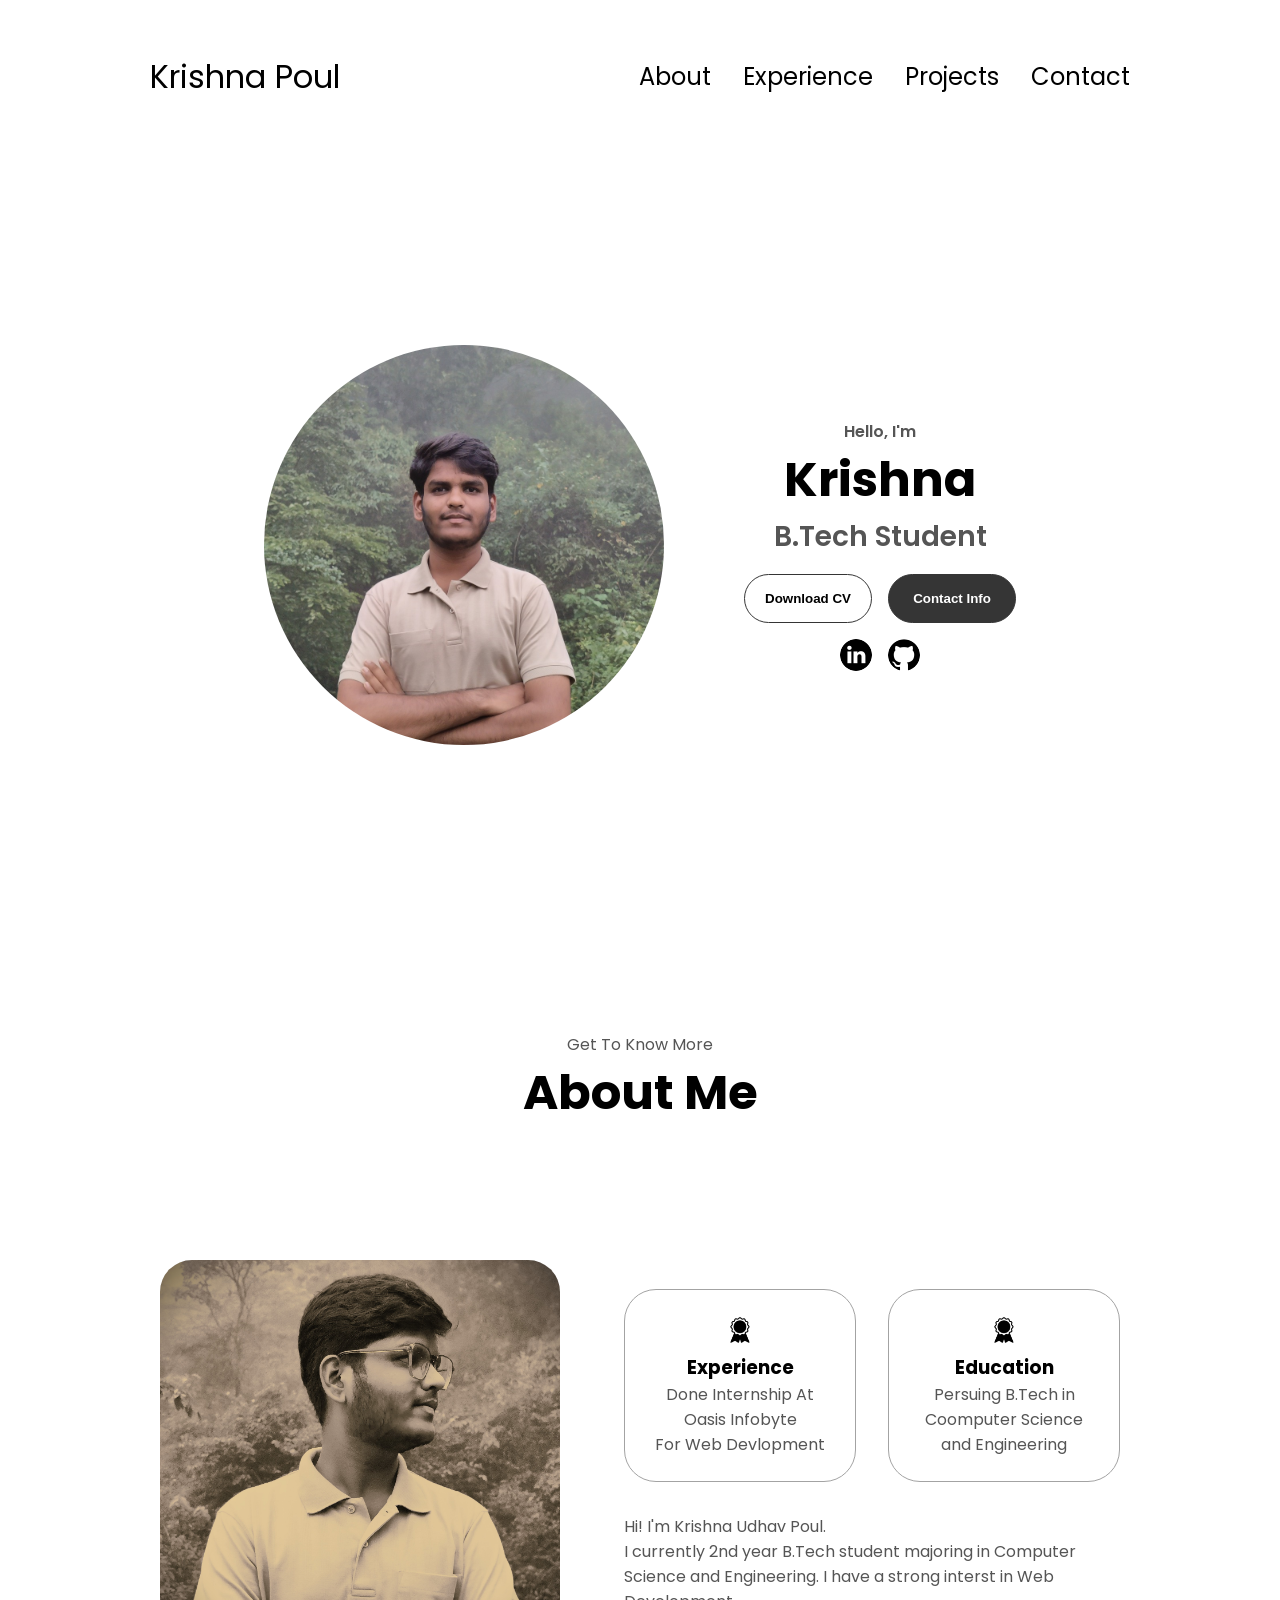
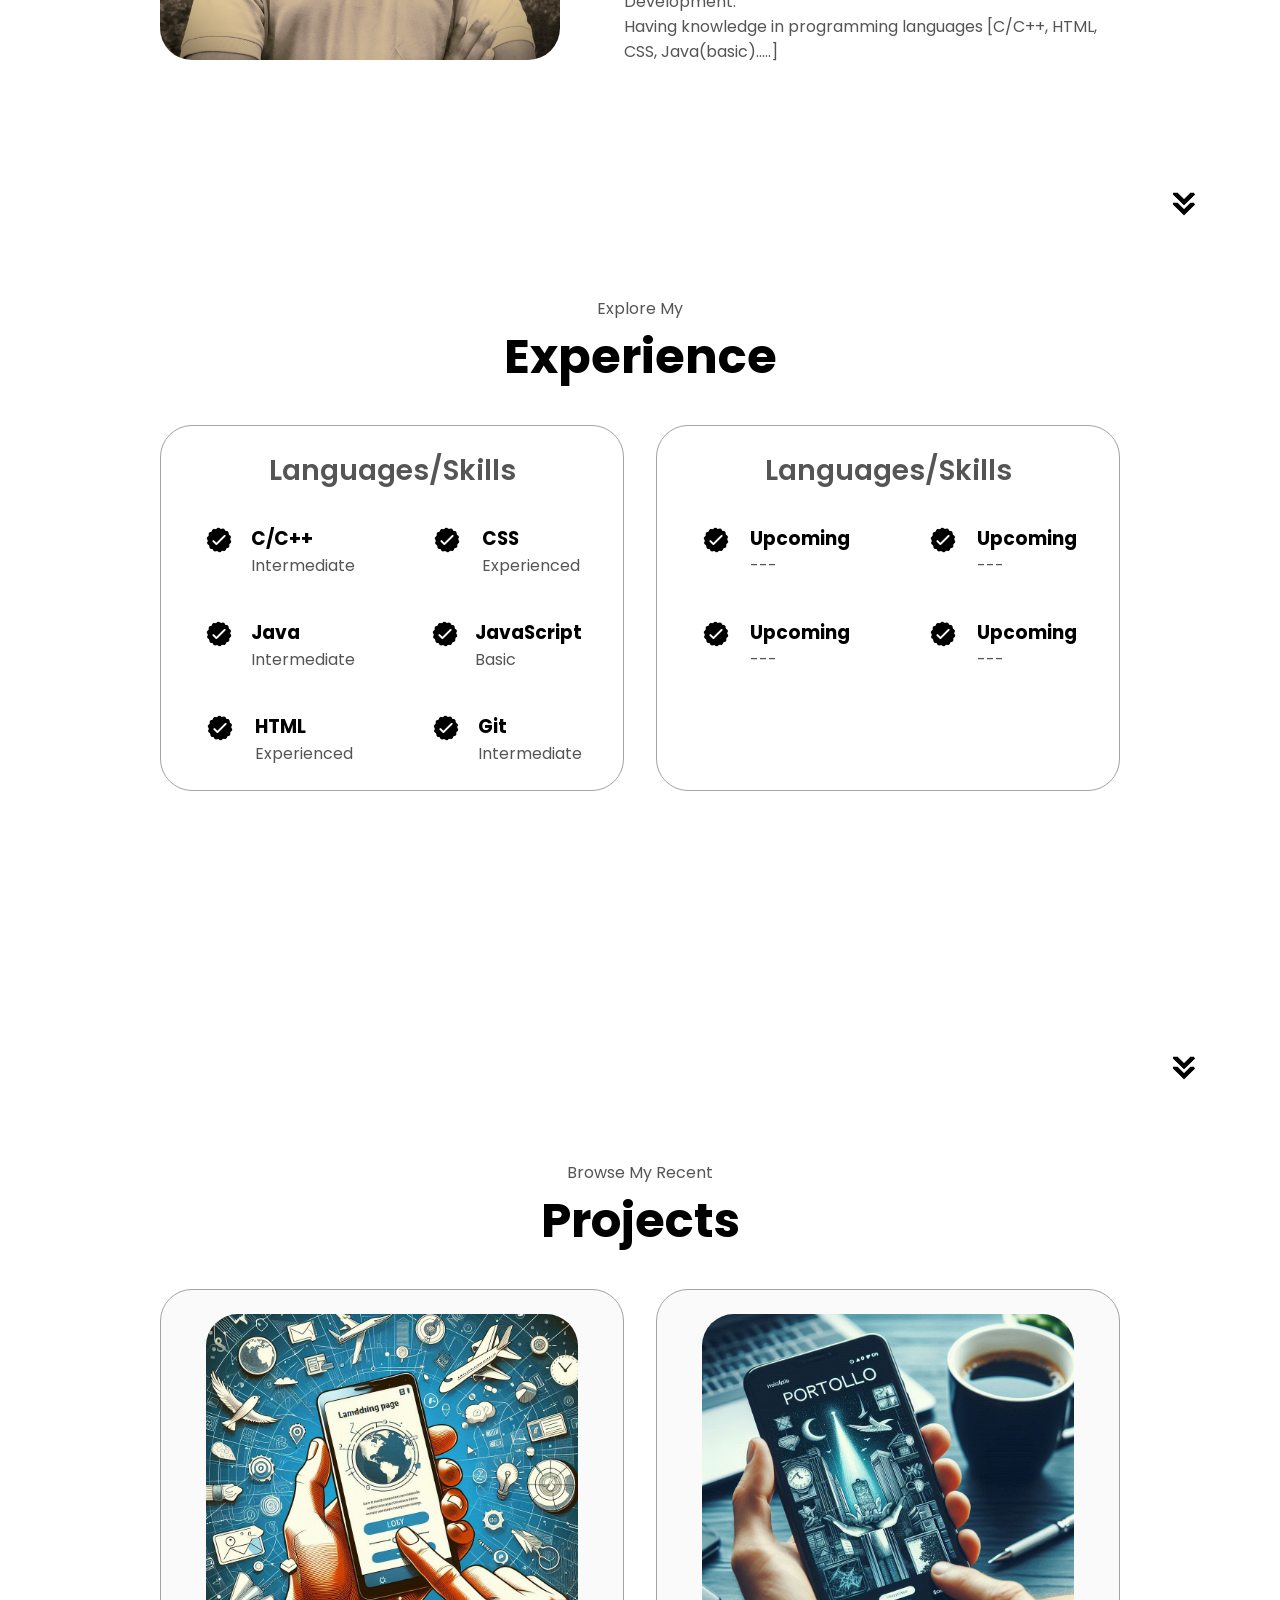
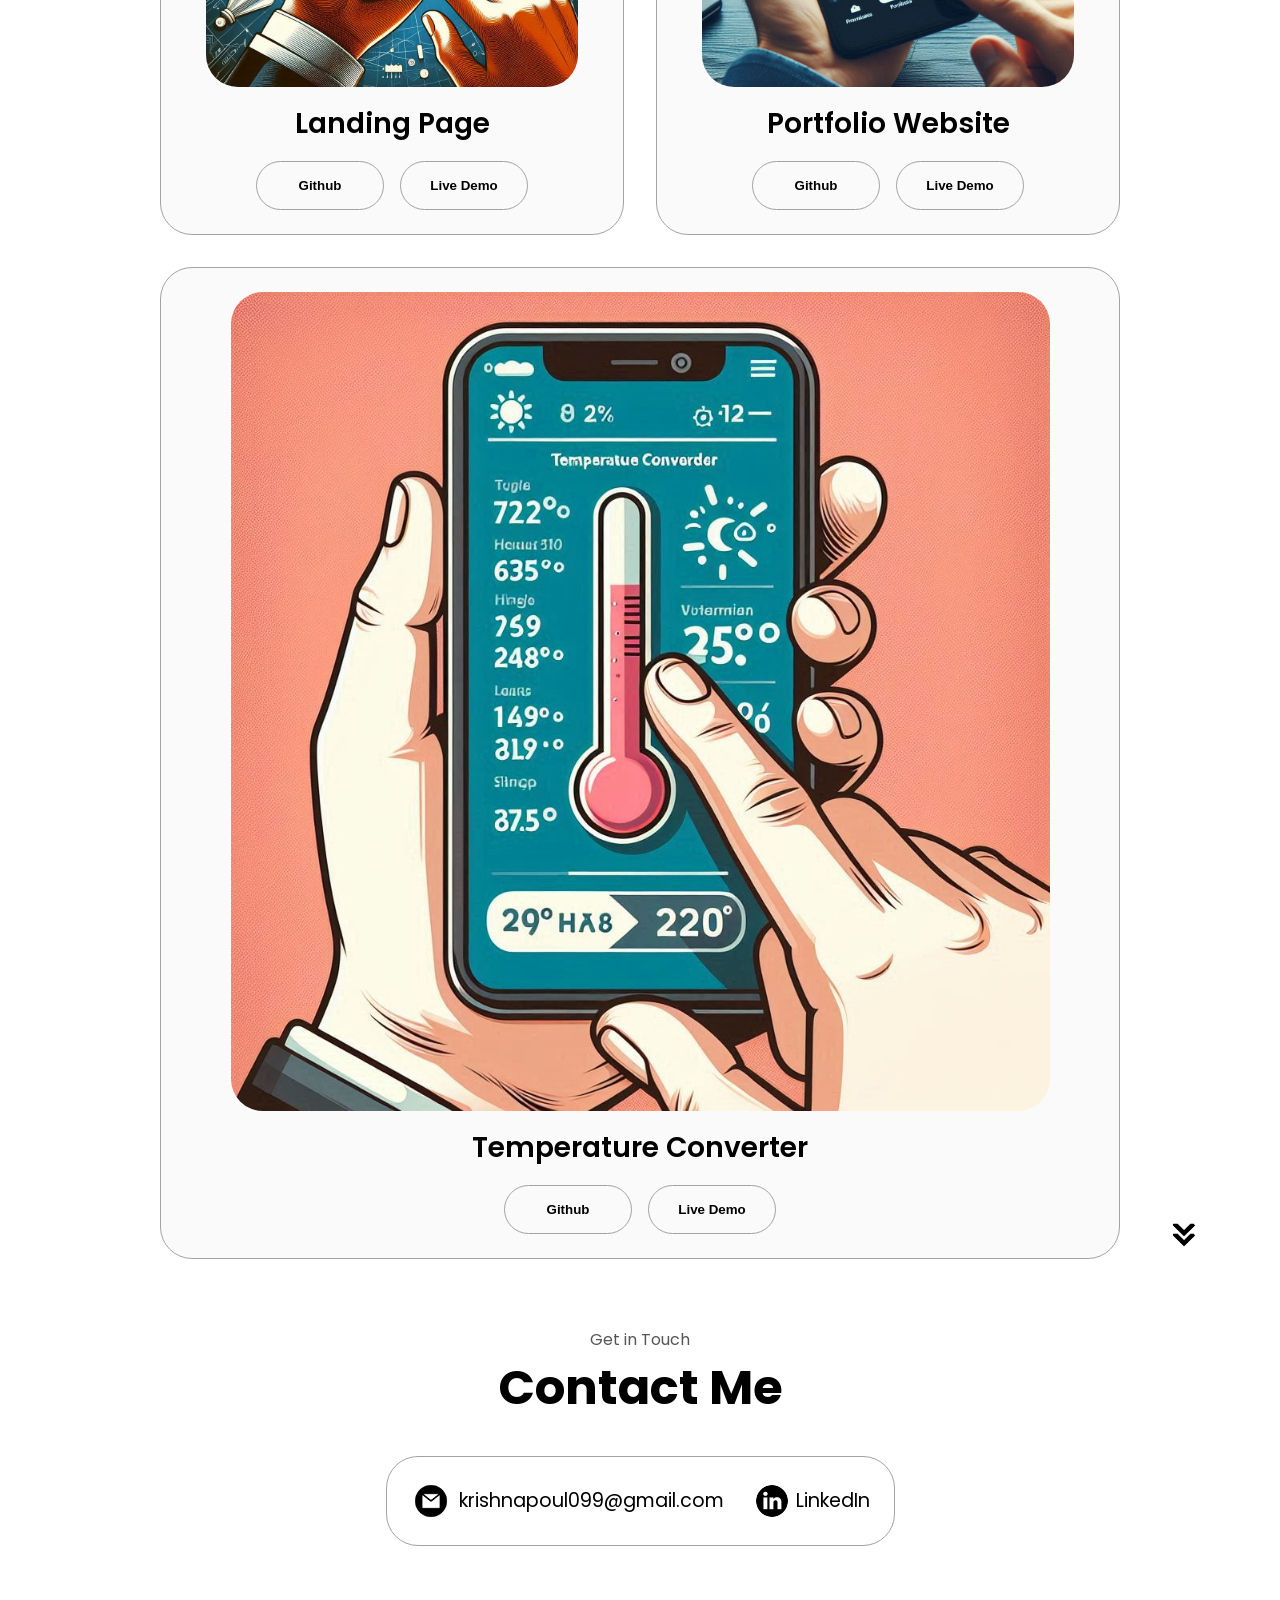
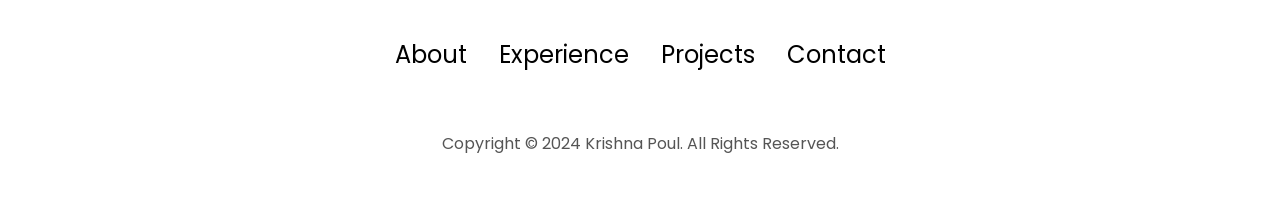
==== index.html @ 4e82b75f "changes" ====
<!DOCTYPE html>
<html lang="en">
  <head>
    <meta charset="UTF-8" />
    <meta http-equiv="X-UA-Compatible" content="IE=edge" />
    <meta name="viewport" content="width=device-width, initial-scale=1.0" />
    <title>My Portfolio</title>
    <link rel="stylesheet" href="style.css" />
    <link rel="stylesheet" href="mediaqueries.css" />
  </head>
  <body>
    <nav id="desktop-nav">
      <div class="logo">Krishna Poul</div>
      <div>
        <ul class="nav-links">
          <li><a href="#about">About</a></li>
          <li><a href="#experience">Experience</a></li>
          <li><a href="#projects">Projects</a></li>
          <li><a href="#contact">Contact</a></li>
        </ul>
      </div>
    </nav>
    <nav id="hamburger-nav">
      <div class="logo">Krishna Poul</div>
      <div class="hamburger-menu">
        <div class="hamburger-icon" onclick="toggleMenu()">
          <span></span>
          <span></span>
          <span></span>
        </div>
        <div class="menu-links">
          <li><a href="#about" onclick="toggleMenu()">About</a></li>
          <li><a href="#experience" onclick="toggleMenu()">Experience</a></li>
          <li><a href="#projects" onclick="toggleMenu()">Projects</a></li>
          <li><a href="#contact" onclick="toggleMenu()">Contact</a></li>
        </div>
      </div>
    </nav>
    <section id="profile">
      <div class="section__pic-container">
        <img src="assets/profilepic.jpg" alt="Krishan Poul profile picture" />
      </div>
      <div class="section__text">
        <p class="section__text__p1">Hello, I'm</p>
        <h1 class="title">Krishna</h1>
        <p class="section__text__p2">B.Tech Student</p>
        <div class="btn-container">
          <button
            class="btn btn-color-2"
            onclick="window.open('assets/krishna_Resume.pdf')"
          >
            Download CV
          </button>
          <button class="btn btn-color-1" onclick="location.href='#contact'">
            Contact Info
          </button>
        </div>
        <div id="socials-container">
          <img
            src="assets/linkedin.png"
            alt="My LinkedIn profile"
            class="icon"
            onclick="location.href='https:www.linkedin.com/in/krishna-poul-56278a28b'"
          />
          <img
            src="assets/github.png"
            alt="My Github profile"
            class="icon"
            onclick="location.href='https://github.com/Pacific079'"
          />
        </div>
      </div>
    </section>
    <section id="about">
      <p class="section__text__p1">Get To Know More</p>
      <h1 class="title">About Me</h1>
      <div class="section-container">
        <div class="section__pic-container">
          <img
            src="assets/edited img 4.jpg"
            alt="Profile picture"
            class="about-pic"
          />
        </div>
        <div class="about-details-container">
          <div class="about-containers">
            <div class="details-container">
              <img
                src="assets/experience.png"
                alt="Experience icon"
                class="icon"
              />
              <h3>Experience</h3>
              <p>Done Internship At <br> Oasis Infobyte <br>For Web Devlopment </p>
            </div>
            <div class="details-container">
              <img
                src="assets/experience.png"
                alt="Education icon"
                class="icon"
              />
              <h3>Education</h3>
              <p>Persuing B.Tech in <br>Coomputer Science and Engineering</p>
            </div>
          </div>
          <div class="text-container">
            <p>
              Hi! I'm Krishna Udhav Poul. <br> I currently 2nd year B.Tech student majoring in Computer Science and Engineering.
              I have a strong interst in Web Development. <br>Having knowledge in programming languages [C/C++, HTML, CSS, Java(basic).....]   
              <br>
            </p>
          </div>
        </div>
      </div>
      <img
        src="assets/arrow.png"
        alt="Arrow icon"
        class="icon arrow"
        onclick="location.href='#experience'"
      />
    </section>
    <section id="experience">
      <p class="section__text__p1">Explore My</p>
      <h1 class="title">Experience</h1>
      <div class="experience-details-container">
        <div class="about-containers">
          <div class="details-container">
            <h2 class="experience-sub-title">Languages/Skills</h2>
            <div class="article-container">
              <article>
                <img
                  src="assets/checkmark.png"
                  alt="Experience icon"
                  class="icon"
                />
                <div>
                  <h3>C/C++</h3>
                  <p>Intermediate</p>
                </div>
              </article>
              <article>
                <img
                  src="assets/checkmark.png"
                  alt="Experience icon"
                  class="icon"
                />
                <div>
                  <h3>CSS</h3>
                  <p>Experienced</p>
                </div>
              </article>
              <article>
                <img
                  src="assets/checkmark.png"
                  alt="Experience icon"
                  class="icon"
                />
                <div>
                  <h3>Java</h3>
                  <p>Intermediate</p>
                </div>
              </article>
              <article>
                <img
                  src="assets/checkmark.png"
                  alt="Experience icon"
                  class="icon"
                />
                <div>
                  <h3>JavaScript</h3>
                  <p>Basic</p>
                </div>
              </article>
              <article>
                <img
                  src="assets/checkmark.png"
                  alt="Experience icon"
                  class="icon"
                />
                <div>
                  <h3>HTML</h3>
                  <p>Experienced</p>
                </div>
              </article>
              <article>
                <img
                  src="assets/checkmark.png"
                  alt="Experience icon"
                  class="icon"
                />
                <div>
                  <h3>Git</h3>
                  <p>Intermediate</p>
                </div>
              </article>
            </div>
          </div>
          <div class="details-container">
            <h2 class="experience-sub-title">Languages/Skills</h2>
            <div class="article-container">
              <article>
                <img
                  src="assets/checkmark.png"
                  alt="Experience icon"
                  class="icon"
                />
                <div>
                  <h3>Upcoming</h3>
                  <p>---</p>
                </div>
              </article>
              <article>
                <img
                  src="assets/checkmark.png"
                  alt="Experience icon"
                  class="icon"
                />
                <div>
                  <h3>Upcoming</h3>
                  <p>---</p>
                </div>
              </article>
              <article>
                <img
                  src="assets/checkmark.png"
                  alt="Experience icon"
                  class="icon"
                />
                <div>
                  <h3>Upcoming</h3>
                  <p>---</p>
                </div>
              </article>
              <article>
                <img
                  src="assets/checkmark.png"
                  alt="Experience icon"
                  class="icon"
                />
                <div>
                  <h3>Upcoming</h3>
                  <p>---</p>
                </div>
              </article>
            </div>
          </div>
        </div>
      </div>
      <img
        src="assets/arrow.png"
        alt="Arrow icon"
        class="icon arrow"
        onclick="location.href='#projects'"
      />
    </section>
    <section id="projects">
      <p class="section__text__p1">Browse My Recent</p>
      <h1 class="title">Projects</h1>
      <div class="experience-details-container">
        <div class="about-containers">
          <div class="details-container color-container">
            <div class="article-container">
              <img
                src="assets/Designer.jpeg"
                alt="Project 1"
                class="project-img"
              />
            </div>
            <h2 class="experience-sub-title project-title">Landing Page</h2>
            <div class="btn-container">
              <button
                class="btn btn-color-2 project-btn"
                onclick="location.href='https://github.com/Pacific079/oasis-task-1.git'"
              >
                Github
              </button>
              <button
                class="btn btn-color-2 project-btn"
                onclick="location.href='https://github.com/Pacific079'"
              >
                Live Demo
              </button>
            </div>
          </div>
          <div class="details-container color-container">
            <div class="article-container">
              <img
                src="assets/Designer (1).jpeg"
                alt="Project 2"
                class="project-img"
              />
            </div>
            <h2 class="experience-sub-title project-title">Portfolio Website</h2>
            <div class="btn-container">
              <button
                class="btn btn-color-2 project-btn"
                onclick="location.href='https://github.com/Pacific079/oasis-task-2.git'"
              >
                Github
              </button>
              <button
                class="btn btn-color-2 project-btn"
                onclick="location.href='https://github.com/Pacific079'"
              >
                Live Demo
              </button>
            </div>
          </div>
          <div class="details-container color-container">
            <div class="article-container">
              <img
                src="assets/Designer (2).jpeg"
                alt="Project 3"
                class="project-img"
              />
            </div>
            <h2 class="experience-sub-title project-title">Temperature Converter</h2>
            <div class="btn-container">
              <button
                class="btn btn-color-2 project-btn"
                onclick="location.href='https://github.com/Pacific079/oasis-task-3.git'"
              >
                Github
              </button>
              <button
                class="btn btn-color-2 project-btn"
                onclick="location.href='https://github.com/Pacific079'"
              >
                Live Demo
              </button>
            </div>
          </div>
        </div>
      </div>
      <img
        src="assets/arrow.png"
        alt="Arrow icon"
        class="icon arrow"
        onclick="location.href='#contact'"
      />
    </section>
    <section id="contact">
      <p class="section__text__p1">Get in Touch</p>
      <h1 class="title">Contact Me</h1>
      <div class="contact-info-upper-container">
        <div class="contact-info-container">
          <img
            src="assets/email.png"
            alt="Email icon"
            class="icon contact-icon email-icon"
          />
          <p><a href="mailto:krishnapoul099@gmail.com">krishnapoul099@gmail.com</a></p>
        </div>
        <div class="contact-info-container">
          <img
            src="assets/linkedin.png"
            alt="LinkedIn icon"
            class="icon contact-icon"
          />
          <p><a href="https://www.linkedin.com/in/krishna-poul-56278a28b">LinkedIn</a></p>
        </div>
      </div>
    </section>
    <footer>
      <nav>
        <div class="nav-links-container">
          <ul class="nav-links">
            <li><a href="#about">About</a></li>
            <li><a href="#experience">Experience</a></li>
            <li><a href="#projects">Projects</a></li>
            <li><a href="#contact">Contact</a></li>
          </ul>
        </div>
      </nav>
      <p>Copyright &#169; 2024 Krishna Poul. All Rights Reserved.</p>
    </footer>
    <script src="script.js"></script>
  </body>
</html>
---- style.css ----
/* GENERAL */

@import url("https://fonts.googleapis.com/css2?family=Poppins:wght@300;400;500;600&display=swap");

* {
  margin: 0;
  padding: 0;
  border-radius: 50%;
}

body {
  font-family: "Poppins", sans-serif;
}

html {
  scroll-behavior: smooth;
}

p {
  color: rgb(85, 85, 85);
}

/* TRANSITION */

a,
.btn {
  transition: all 300ms ease;
}

/* DESKTOP NAV */

nav,
.nav-links {
  display: flex;
}

nav {
  justify-content: space-around;
  align-items: center;
  height: 17vh;
}

.nav-links {
  gap: 2rem;
  list-style: none;
  font-size: 1.5rem;
}

a {
  color: black;
  text-decoration: none;
  text-decoration-color: white;
}

a:hover {
  color: grey;
  text-decoration: underline;
  text-underline-offset: 1rem;
  text-decoration-color: rgb(181, 181, 181);
}

.logo {
  font-size: 2rem;
}

.logo:hover {
  cursor: default;
}

/* HAMBURGER MENU */

#hamburger-nav {
  display: none;
}

.hamburger-menu {
  position: relative;
  display: inline-block;
}

.hamburger-icon {
  display: flex;
  flex-direction: column;
  justify-content: space-between;
  height: 24px;
  width: 30px;
  cursor: pointer;
}

.hamburger-icon span {
  width: 100%;
  height: 2px;
  background-color: black;
  transition: all 0.3 ease-in-out;
}

.menu-links {
  position: absolute;
  top: 100%;
  right: 0;
  background-color: white;
  width: fit-content;
  max-height: 0;
  overflow: hidden;
  transition: all 0.3 ease-in-out;
}

.menu-links a {
  display: block;
  padding: 10px;
  text-align: center;
  font-size: 1.5rem;
  color: black;
  text-decoration: none;
  transition: all 0.3 ease-in-out;
}

.menu-links li {
  list-style: none;
}

.menu-links.open {
  max-height: 300px;
}

.hamburger-icon.open span:first-child {
  transform: rotate(45deg) translate(10px, 5px);
}

.hamburger-icon.open span:nth-child(2) {
  opacity: 0;
}

.hamburger-icon.open span:last-child {
  transform: rotate(-45deg) translate(10px, -5px);
}

.hamburger-icon span:first-child {
  transform: none;
}

.hamburger-icon span:first-child {
  opacity: 1;
}

.hamburger-icon span:first-child {
  transform: none;
}

/* SECTIONS */

section {
  padding-top: 4vh;
  height: 96vh;
  margin: 0 10rem;
  box-sizing: border-box;
  min-height: fit-content;
}

.section-container {
  display: flex;
}

/* PROFILE SECTION */

#profile {
  display: flex;
  justify-content: center;
  gap: 5rem;
  height: 80vh;
}

.section__pic-container {
  display: flex;
  height: 400px;
  width: 400px;
  margin: auto 0;
}

.section__text {
  align-self: center;
  text-align: center;
}

.section__text p {
  font-weight: 600;
}

.section__text__p1 {
  text-align: center;
}

.section__text__p2 {
  font-size: 1.75rem;
  margin-bottom: 1rem;
}

.title {
  font-size: 3rem;
  text-align: center;
}

#socials-container {
  display: flex;
  justify-content: center;
  margin-top: 1rem;
  gap: 1rem;
}

/* ICONS */

.icon {
  cursor: pointer;
  height: 2rem;
}

/* BUTTONS */

.btn-container {
  display: flex;
  justify-content: center;
  gap: 1rem;
}

.btn {
  font-weight: 600;
  transition: all 300ms ease;
  padding: 1rem;
  width: 8rem;
  border-radius: 2rem;
}

.btn-color-1,
.btn-color-2 {
  border: rgb(53, 53, 53) 0.1rem solid;
}

.btn-color-1:hover,
.btn-color-2:hover {
  cursor: pointer;
}

.btn-color-1,
.btn-color-2:hover {
  background: rgb(53, 53, 53);
  color: white;
}

.btn-color-1:hover {
  background: rgb(0, 0, 0);
}

.btn-color-2 {
  background: none;
}

.btn-color-2:hover {
  border: rgb(255, 255, 255) 0.1rem solid;
}

.btn-container {
  gap: 1rem;
}

/* ABOUT SECTION */

#about {
  position: relative;
}

.about-containers {
  gap: 2rem;
  margin-bottom: 2rem;
  margin-top: 2rem;
}

.about-details-container {
  justify-content: center;
  flex-direction: column;
}

.about-containers,
.about-details-container {
  display: flex;
}

.about-pic {
  border-radius: 2rem;
}

.arrow {
  position: absolute;
  right: -5rem;
  bottom: 2.5rem;
}

.details-container {
  padding: 1.5rem;
  flex: 1;
  background: white;
  border-radius: 2rem;
  border: rgb(53, 53, 53) 0.1rem solid;
  border-color: rgb(163, 163, 163);
  text-align: center;
}

.section-container {
  gap: 4rem;
  height: 80%;
}

.section__pic-container {
  height: 400px;
  width: 400px;
  margin: auto 0;
}

/* EXPERIENCE SECTION */

#experience {
  position: relative;
}

.experience-sub-title {
  color: rgb(85, 85, 85);
  font-weight: 600;
  font-size: 1.75rem;
  margin-bottom: 2rem;
}

.experience-details-container {
  display: flex;
  justify-content: center;
  flex-direction: column;
}

.article-container {
  display: flex;
  text-align: initial;
  flex-wrap: wrap;
  flex-direction: row;
  gap: 2.5rem;
  justify-content: space-around;
}

article {
  display: flex;
  width: 10rem;
  justify-content: space-around;
  gap: 0.5rem;
}

article .icon {
  cursor: default;
}

/* PROJECTS SECTION */

#projects {
  position: relative;
}

.color-container {
  border-color: rgb(163, 163, 163);
  background: rgb(250, 250, 250);
}

.project-img {
  border-radius: 2rem;
  width: 90%;
  height: 90%;
}

.project-title {
  margin: 1rem;
  color: black;
}

.project-btn {
  color: black;
  border-color: rgb(163, 163, 163);
}

/* CONTACT */

#contact {
  display: flex;
  justify-content: center;
  flex-direction: column;
  height: 70vh;
}

.contact-info-upper-container {
  display: flex;
  justify-content: center;
  border-radius: 2rem;
  border: rgb(53, 53, 53) 0.1rem solid;
  border-color: rgb(163, 163, 163);
  background: (250, 250, 250);
  margin: 2rem auto;
  padding: 0.5rem;
}

.contact-info-container {
  display: flex;
  align-items: center;
  justify-content: center;
  gap: 0.5rem;
  margin: 1rem;
}

.contact-info-container p {
  font-size: larger;
}

.contact-icon {
  cursor: default;
}

.email-icon {
  height: 2.5rem;
}

/* FOOTER SECTION */

footer {
  height: 26vh;
  margin: 0 1rem;
}

footer p {
  text-align: center;
}
---- mediaqueries.css ----
@media screen and (max-width: 1400px) {
    #profile {
      height: 83vh;
      margin-bottom: 6rem;
    }
    .about-containers {
      flex-wrap: wrap;
    }
    #contact,
    #projects {
      height: fit-content;
    }
  }
  
  @media screen and (max-width: 1200px) {
    #desktop-nav {
      display: none;
    }
    #hamburger-nav {
      display: flex;
    }
    #experience,
    .experience-details-container {
      margin-top: 2rem;
    }
    #profile,
    .section-container {
      display: block;
    }
    .arrow {
      display: none;
    }
    section,
    .section-container {
      height: fit-content;
    }
    section {
      margin: 0 5%;
    }
    .section__pic-container {
      width: 275px;
      height: 275px;
      margin: 0 auto 2rem;
    }
    .about-containers {
      margin-top: 0;
    }
  }
  
  @media screen and (max-width: 600px) {
    #contact,
    footer {
      height: 40vh;
    }
    #profile {
      height: 83vh;
      margin-bottom: 0;
    }
    article {
      font-size: 1rem;
    }
    footer nav {
      height: fit-content;
      margin-bottom: 2rem;
    }
    .about-containers,
    .contact-info-upper-container,
    .btn-container {
      flex-wrap: wrap;
    }
    .contact-info-container {
      margin: 0;
    }
    .contact-info-container p,
    .nav-links li a {
      font-size: 1rem;
    }
    .experience-sub-title {
      font-size: 1.25rem;
    }
    .logo {
      font-size: 1.5rem;
    }
    .nav-links {
      flex-direction: column;
      gap: 0.5rem;
      text-align: center;
    }
    .section__pic-container {
      width: auto;
      height: 46vw;
      justify-content: center;
    }
    .section__text__p2 {
      font-size: 1.25rem;
    }
    .title {
      font-size: 2rem;
    }
    .text-container {
      text-align: justify;
    }
  }
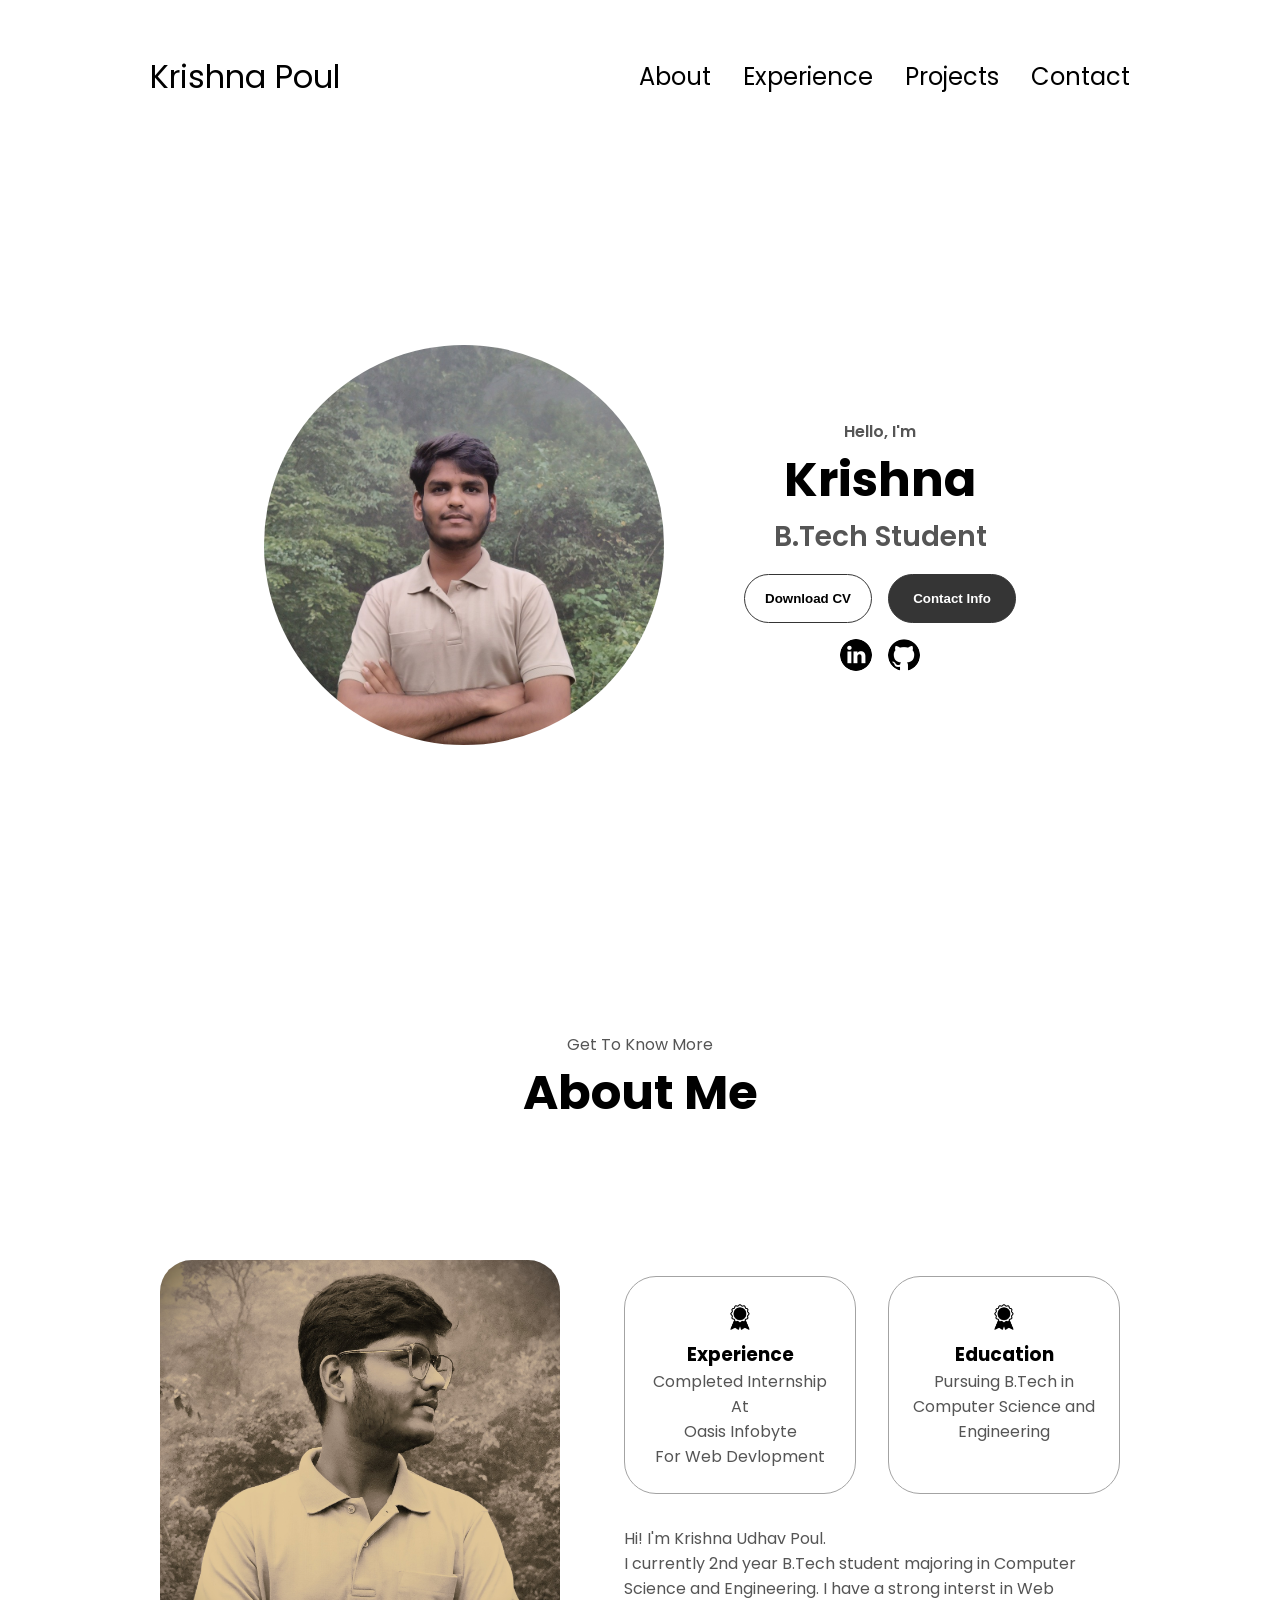
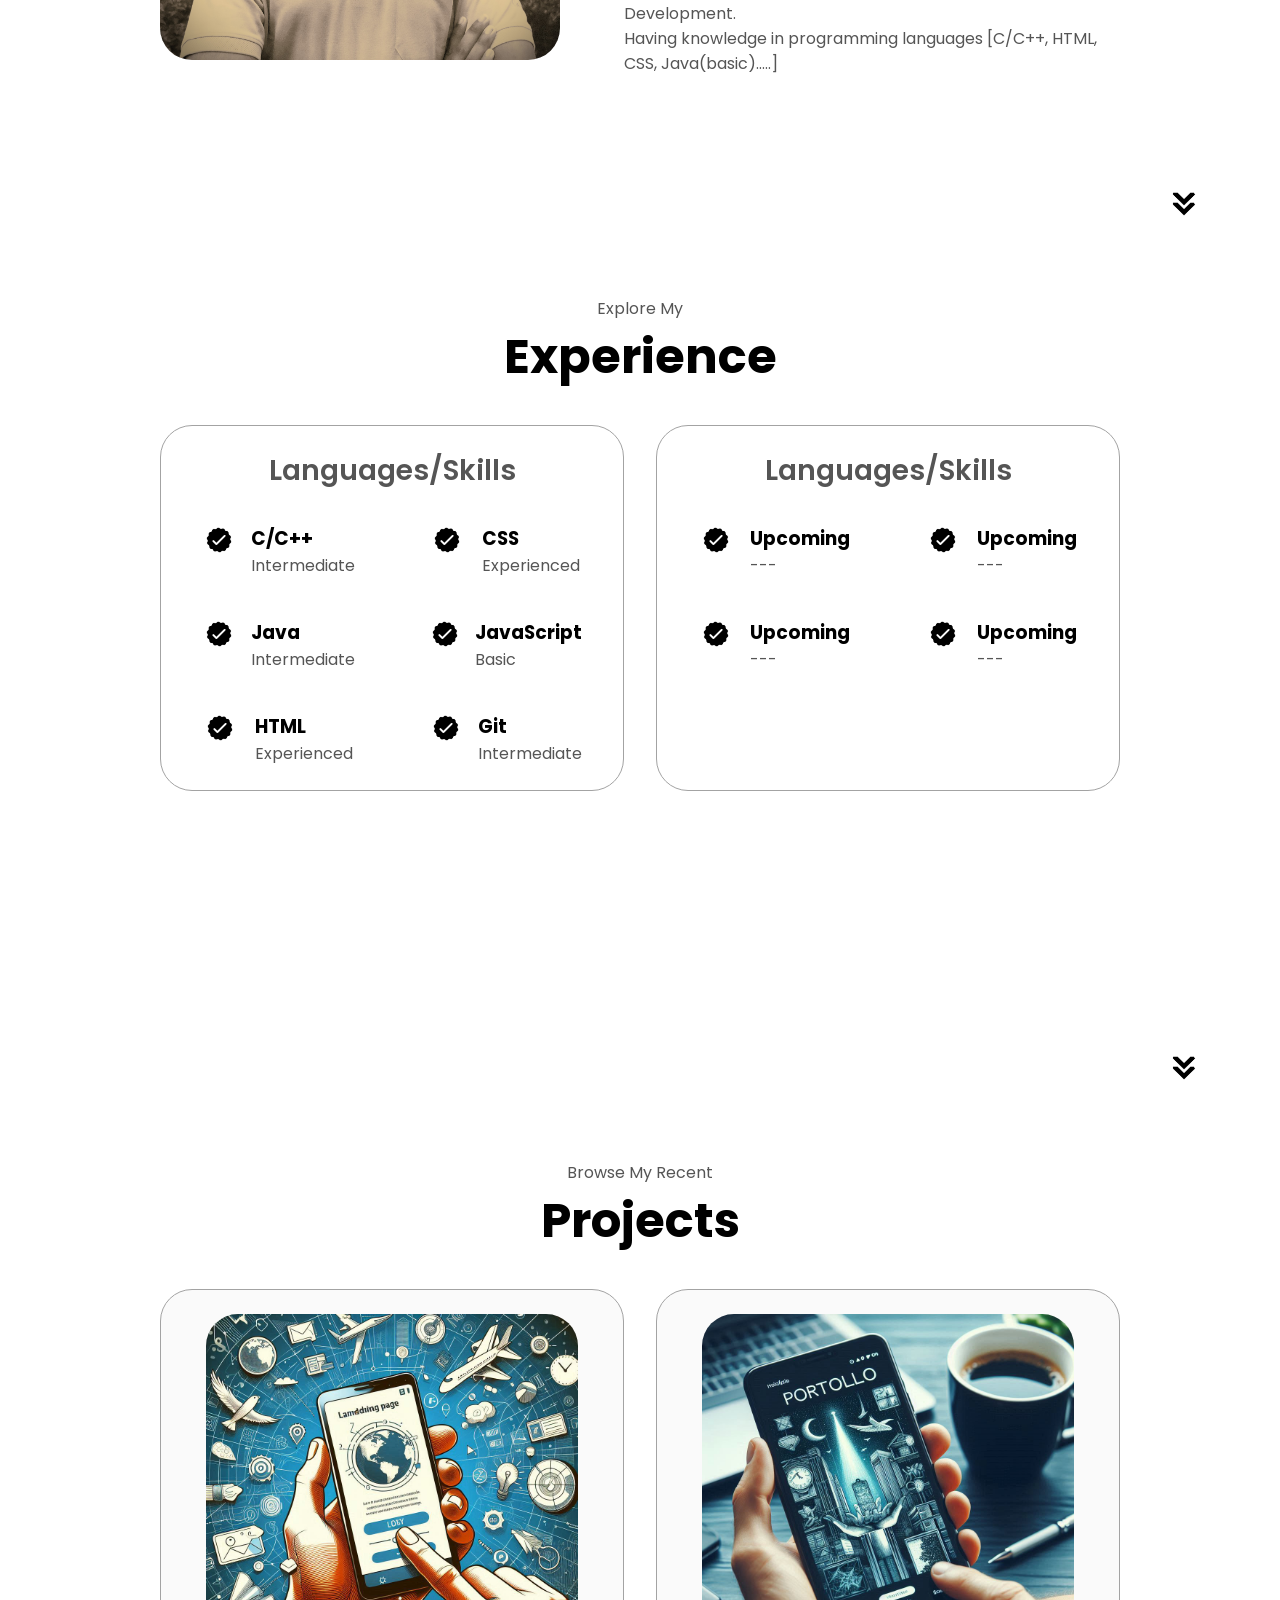
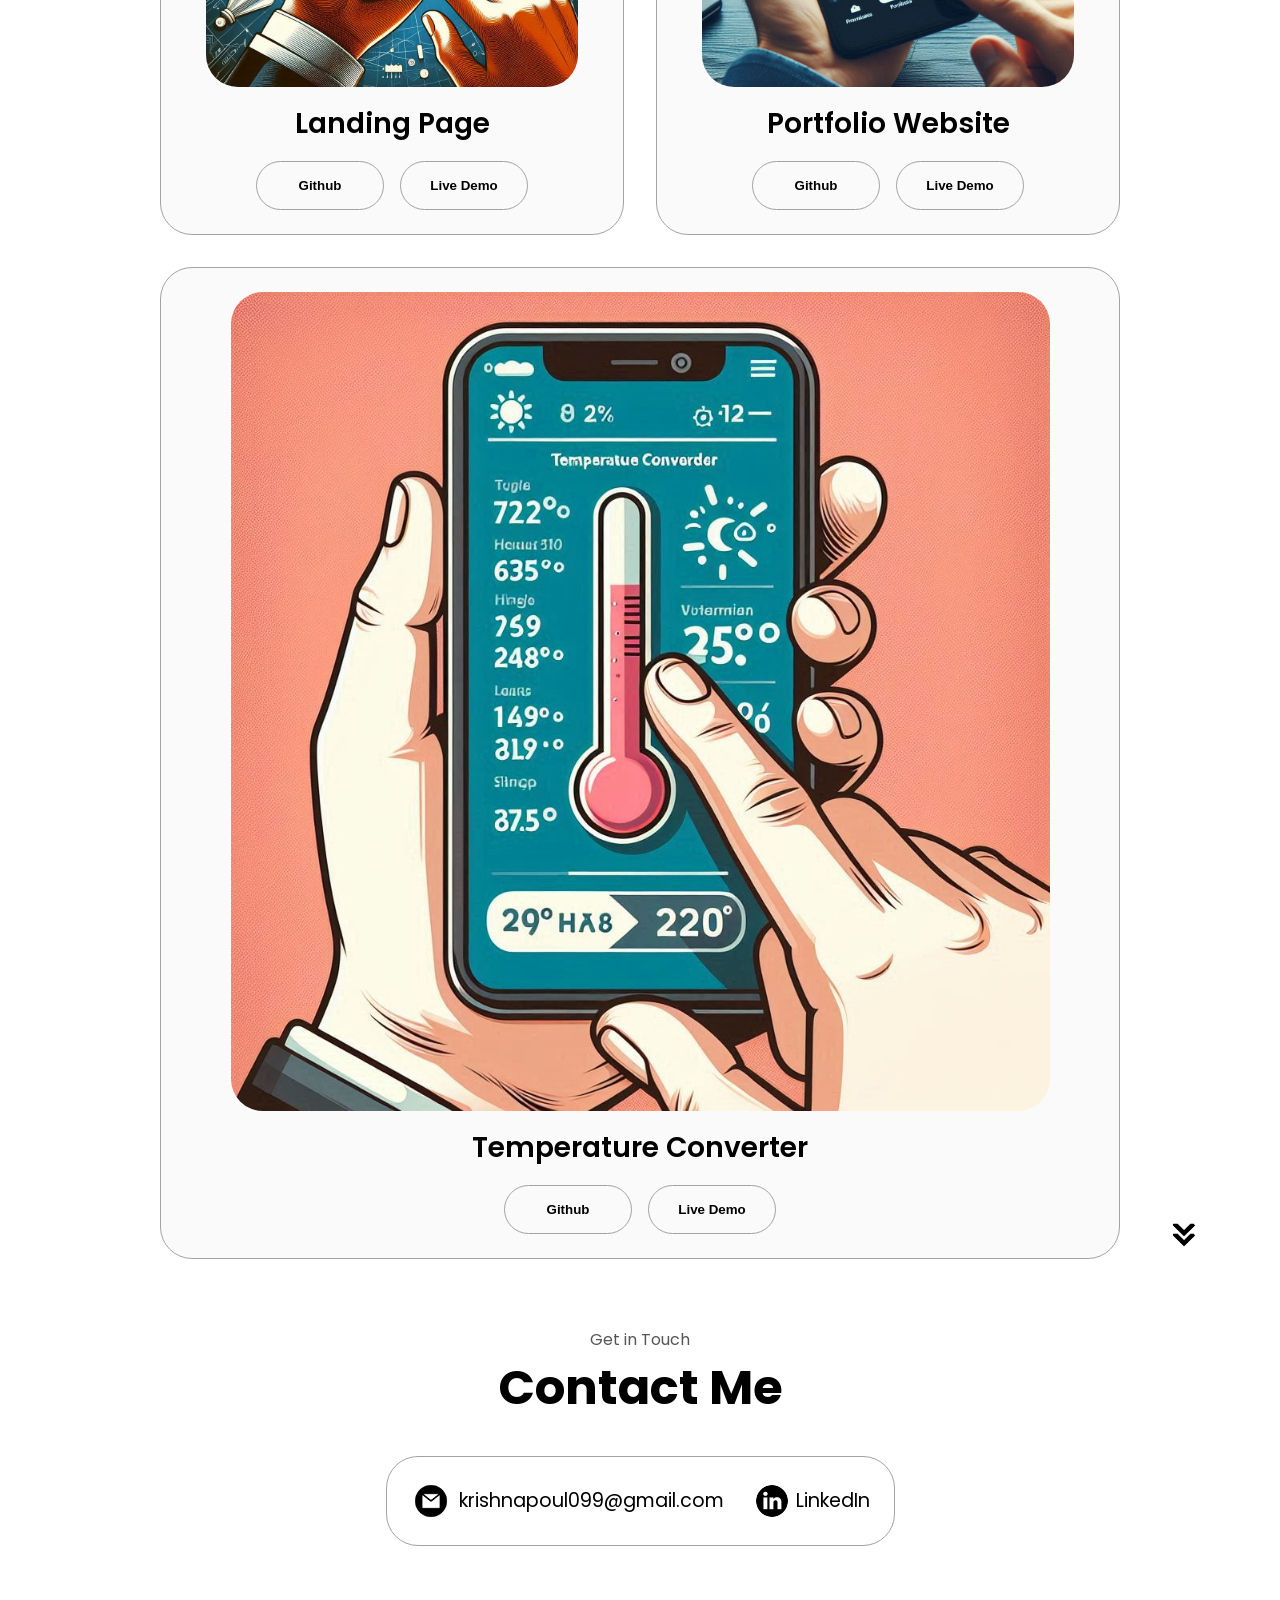
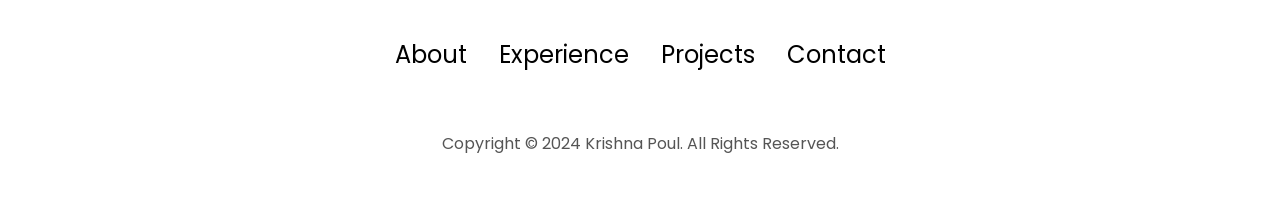
==== commit 97a8fc68: "update" ====
--- a/index.html
+++ b/index.html
@@ -60,7 +60,7 @@
             src="assets/linkedin.png"
             alt="My LinkedIn profile"
             class="icon"
-            onclick="location.href='https:www.linkedin.com/in/krishna-poul-56278a28b'"
+            onclick="location.href='https://www.linkedin.com/in/krishna-poul-56278a28b'"
           />
           <img
             src="assets/github.png"
@@ -91,7 +91,7 @@
                 class="icon"
               />
               <h3>Experience</h3>
-              <p>Done Internship At <br> Oasis Infobyte <br>For Web Devlopment </p>
+              <p>Completed Internship At <br> Oasis Infobyte <br>For Web Devlopment </p>
             </div>
             <div class="details-container">
               <img
@@ -100,7 +100,7 @@
                 class="icon"
               />
               <h3>Education</h3>
-              <p>Persuing B.Tech in <br>Coomputer Science and Engineering</p>
+              <p>Pursuing B.Tech in <br>Computer Science and Engineering</p>
             </div>
           </div>
           <div class="text-container">
